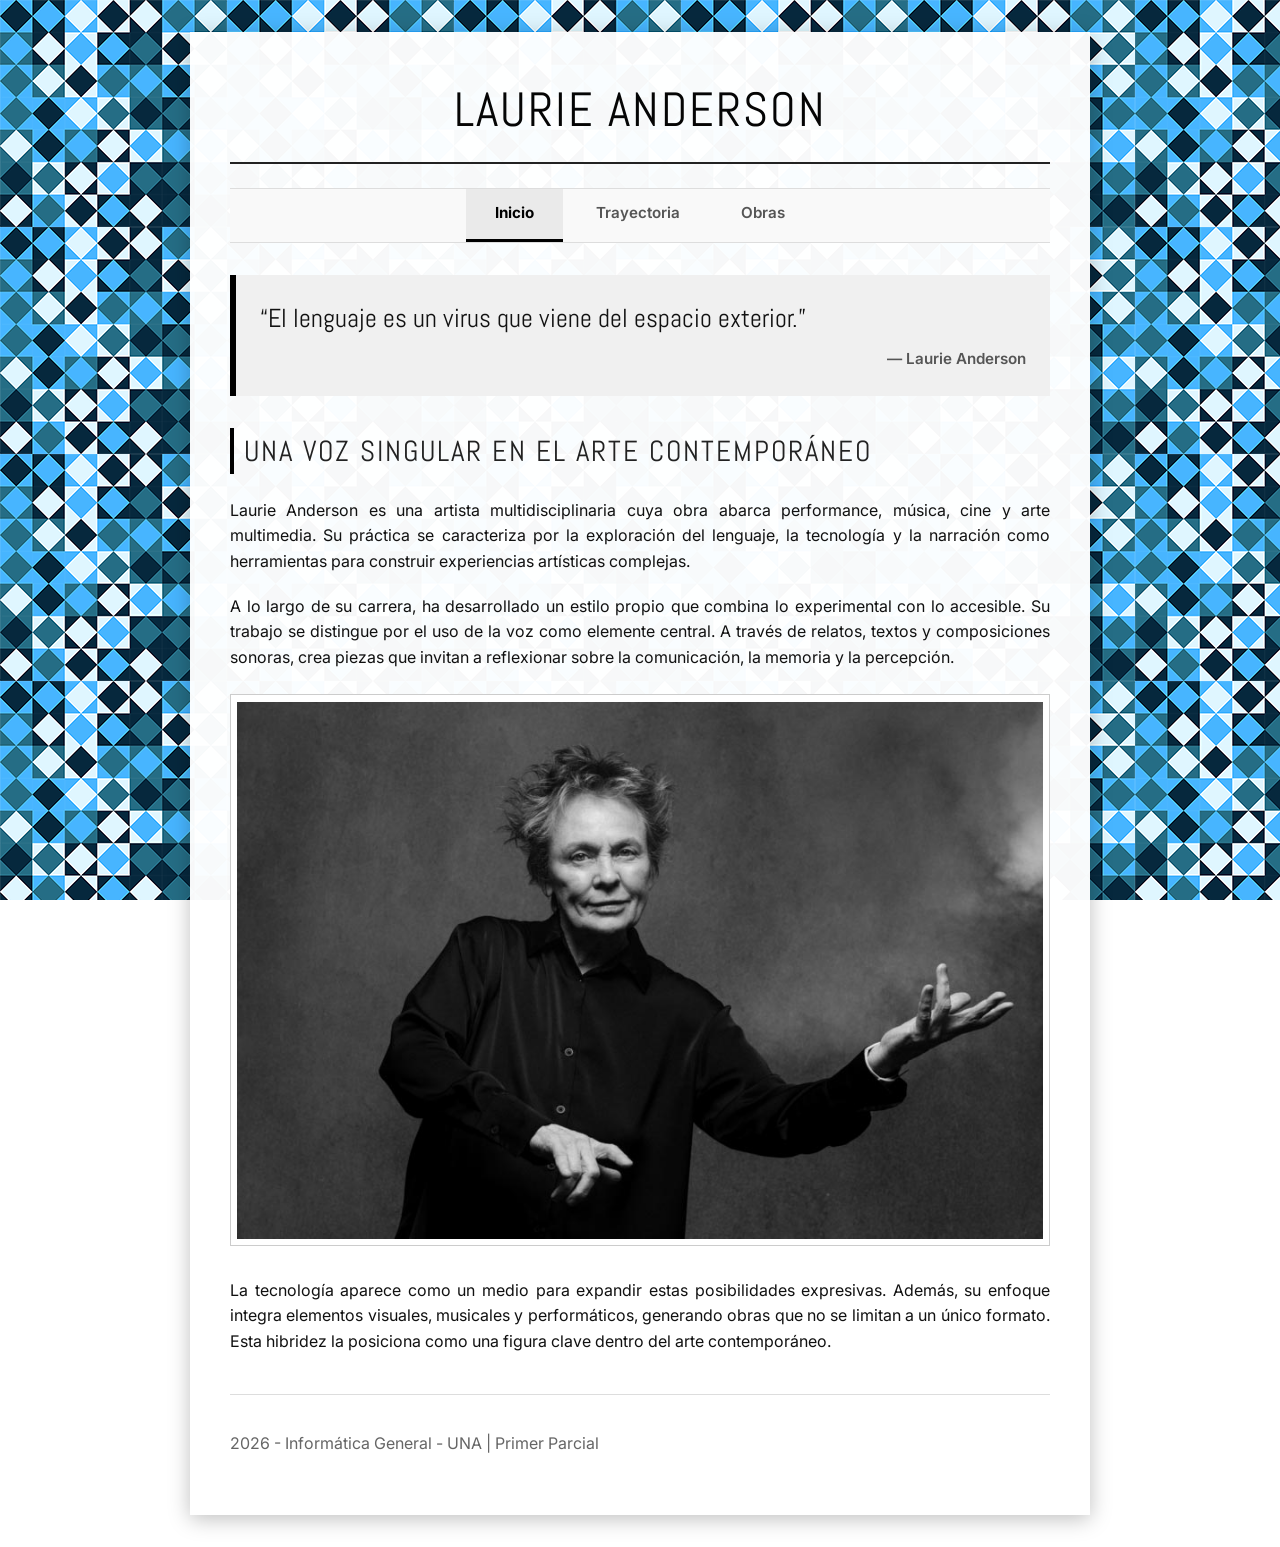
==== index.html @ 4ee71a22 "Estructura Inicial Index de pagina" ====
<!DOCTYPE html>
<html lang="es">
<head>
    <meta charset="UTF-8">
    <meta name="viewport" content="width=device-width, initial-scale=1.0">
    <title>Laurie Anderson | Inicio</title>
    <link rel="preconnect" href="https://fonts.googleapis.com">
    <link rel="preconnect" href="https://fonts.gstatic.com" crossorigin>
    <link href="https://fonts.googleapis.com/css2?family=Abel&family=Inter:wght@400;600&display=swap" rel="stylesheet">
    <link rel="stylesheet" href="css/estilos.css">
</head> 
<body>
    <div class="contenedor-principal">
        <header>
            <h1>Laurie Anderson</h1>
            <nav>
                <ul class="menu-horizontal">
                    <li><a href="index.html" class="enlace-nav activo">Inicio</a></li>
                    <li><a href="trayectoria.html" class="enlace-nav">Trayectoria</a></li>
                    <li><a href="obras.html" class="enlace-nav">Obras</a></li>
                </ul>
            </nav>
        </header>

        <main> 
            <section class="seccion-hero">
                <blockquote class="texto-destacado">
                    “El lenguaje es un virus que viene del espacio exterior.” 
                    <span class="autor">— Laurie Anderson</span>
                </blockquote>
                
                <section class="bloque-perfil">
                    <div class="columna-texto">
                        <h2>Una voz singular en el arte contemporáneo</h2>
                        <p>Laurie Anderson es una artista multidisciplinaria cuya obra abarca performance, música, cine y arte multimedia. Su práctica se caracteriza por la exploración del lenguaje, la tecnología y la narración como herramientas para construir experiencias artísticas complejas.</p>
                        <p>A lo largo de su carrera, ha desarrollado un estilo propio que combina lo experimental con lo accesible. Su trabajo se distingue por el uso de la voz como elemente central. A través de relatos, textos y composiciones sonoras, crea piezas que invitan a reflexionar sobre la comunicación, la memoria y la percepción.</p>
                    </div>
                    <div class="columna-imagen">
                        <img src="img/anderson1.jpg" alt="Retrato de Laurie Anderson" class="imagen-artista">
                    </div>
                </section>

                <section class="bloque-introduccion">
                    <p>La tecnología aparece como un medio para expandir estas posibilidades expresivas. Además, su enfoque integra elementos visuales, musicales y performáticos, generando obras que no se limitan a un único formato. Esta hibridez la posiciona como una figura clave dentro del arte contemporáneo.</p>
                </section>
            </section>
        </main>

        <footer>
            <p> 2026 - Informática General - UNA | Primer Parcial</p>
        </footer>
    </div>
</body>
</html>
---- css/estilos.css ----
/* CONFIGURACIÓN GENERAL Y IMAGEN DE FONDO */
* {
    box-shadow: none;
    box-sizing: border-box;
}

body {
    /* Base de rem */
    font-size: 100%; 
    font-family: 'Inter', sans-serif;
    line-height: 1.6;
    margin: 0;
    padding: 0;
   /*Imagen geométrica aplicada como fondo en las tres páginas */
    background-image: url('../img/fondo.png');
    background-repeat: repeat;
    background-attachment: fixed;
    color: #111111;
}

/* Elemento de bloque contenedor */
.contenedor-principal {
    max-width: 900px; 
    width: 95%; /* Proporciona margen fluido en pantallas más chicas */
    margin: 2rem auto;
    background-color: rgba(255, 255, 255, 0.97); /* contraste y legibilidad sobre el fondo */
    padding: 2.5rem;
    box-shadow: 0 4px 20px rgba(0, 0, 0, 0.25);
}

/* ==========================================
   TIPOGRAFÍA */
h1, h2, h3 {
    font-family: 'Abel', sans-serif;
    font-weight: normal; /* Abel es una fuente tipográfica esbelta de un solo peso */
    color: #050505;
    margin-top: 0;
    text-transform: uppercase;
    letter-spacing: 2px;
}

h1 {
    font-size: 3rem;
    text-align: center;
    border-bottom: 2px solid #222;
    padding-bottom: 0.8rem;
    margin-bottom: 0;
}

h2 {
    font-size: 1.8rem;
    margin-top: 2rem;
    color: #222;
    border-left: 4px solid #000;
    padding-left: 0.6rem;
}

p {
    font-size: 1rem; /* Equivalente a 16px */
    margin-bottom: 1.2rem;
    text-align: justify;
}

/*
   MENÚ DE NAVEGACIÓN */
.menu-horizontal {
    list-style: none;
    padding: 0;
    margin: 1.5rem 0 2rem 0;
    text-align: center;
    border-top: 1px solid #ddd;
    border-bottom: 1px solid #ddd;
    background-color: #f9f9f9;
}

.menu-horizontal li {
    display: inline-block;
}

.enlace-nav {
    display: block;
    padding: 0.8rem 1.8rem;
    color: #555;
    text-decoration: none;
    font-weight: 600;
    font-size: 0.95rem;
    transition: all 0.3s ease;
}

/* Estilos de los links */
.enlace-nav:hover {
    color: #000;
    background-color: #eee;
}

.enlace-nav:active {
    background-color: #ddd;
}

.enlace-nav.activo {
    color: #000;
    font-weight: bold;
    border-bottom: 3px solid #000;
    background-color: #eaeaea;
}

/* DISEÑO DE BLOQUES TEXTO Y COMPONENTES
*/
.seccion-hero {
    margin-bottom: 2rem;
}

.texto-destacado {
    font-family: 'Abel', sans-serif;
    font-size: 1.6rem;
    background-color: #f0f0f0;
    border-left: 6px solid #000;
    margin: 2rem 0;
    padding: 1.5rem;
    color: #111;
}

.texto-destacado .autor {
    display: block;
    font-family: 'Inter', sans-serif;
    font-size: 0.95rem;
    text-align: right;
    font-weight: 600;
    margin-top: 0.5rem;
    color: #555;
}

/*  porcentajes y rem */
.bloque-perfil {
    display: block;
    margin-bottom: 1.5rem;
}

.columna-texto {
    width: 100%;
    margin-bottom: 1.5rem;
}

.columna-imagen {
    width: 100%;
    text-align: center;
    margin-bottom: 1.5rem;
}

/* Fotos*/
.imagen-artista {
    max-width: 100%;
    height: auto;
    border: 1px solid #ccc;
    padding: 0.4rem;
    background-color: #fff;
}

/* Estructura para la galería de imágenes */
.galeria-imagenes {
    margin: 2rem 0;
    text-align: center;
}

.galeria-imagenes .imagen-artista {
    width: 48%;
    display: inline-block;
    margin: 1%;
    vertical-align: top;
}

/* Organización de las listas */
.contenedor-listas {
    margin: 2rem 0;
}

.caja-lista {
    width: 48%;
    display: inline-block;
    vertical-align: top;
    background-color: #fcfcfc;
    padding: 1.5rem;
    border: 1px solid #eee;
}

.caja-lista:last-child {
    margin-left: 3%;
}

.lista-ul, .lista-ol {
    padding-left: 1.5rem;
    font-size: 1rem;
}

.lista-ul li, .lista-ol li {
    margin-bottom: 0.6rem;
}

.resaltado {
    font-weight: 600;
    background-color: #e6e6e6;
    padding: 0.1rem 0.3rem;
}

.bloque-tecnologia {
    background-color: #f7f7f7;
    padding: 1.5rem;
    margin-top: 2rem;
    border-top: 1px dashed #ccc;
}

/*  VIDEO INCRUSTADO (YOUTUBE)   */
.seccion-video {
    margin: 2rem 0;
}

.reproductor-responsivo {
    position: relative;
    padding-bottom: 55%; /* Aspecto 16:9 */
    height: 0;
    overflow: hidden;
    margin-top: 1rem;
    border: 1px solid #000;
}

.reproductor-responsivo iframe {
    position: absolute;
    top: 0;
    left: 0;
    width: 100%;
    height: 100%;
}

/* CONTACTO Y PIE DE PÁGINA
*/
.caja-contacto {
    margin-top: 2rem;
    background-color: #111;
    color: #fff;
    padding: 2rem;
    text-align: center;
}

.caja-contacto h2 {
    color: #fff;
    border: none;
    margin-bottom: 0.5rem;
}

.link-correo {
    color: #bbb;
    text-decoration: none;
    font-weight: 600;
}

.link-correo:hover {
    color: #fff;
    text-decoration: underline;
}

footer {
    margin-top: 2.5rem;
    border-top: 1px solid #ddd;
    padding-top: 1.2rem;
    text-align: center;
    font-size: 0.85rem;
    color: #666;
}
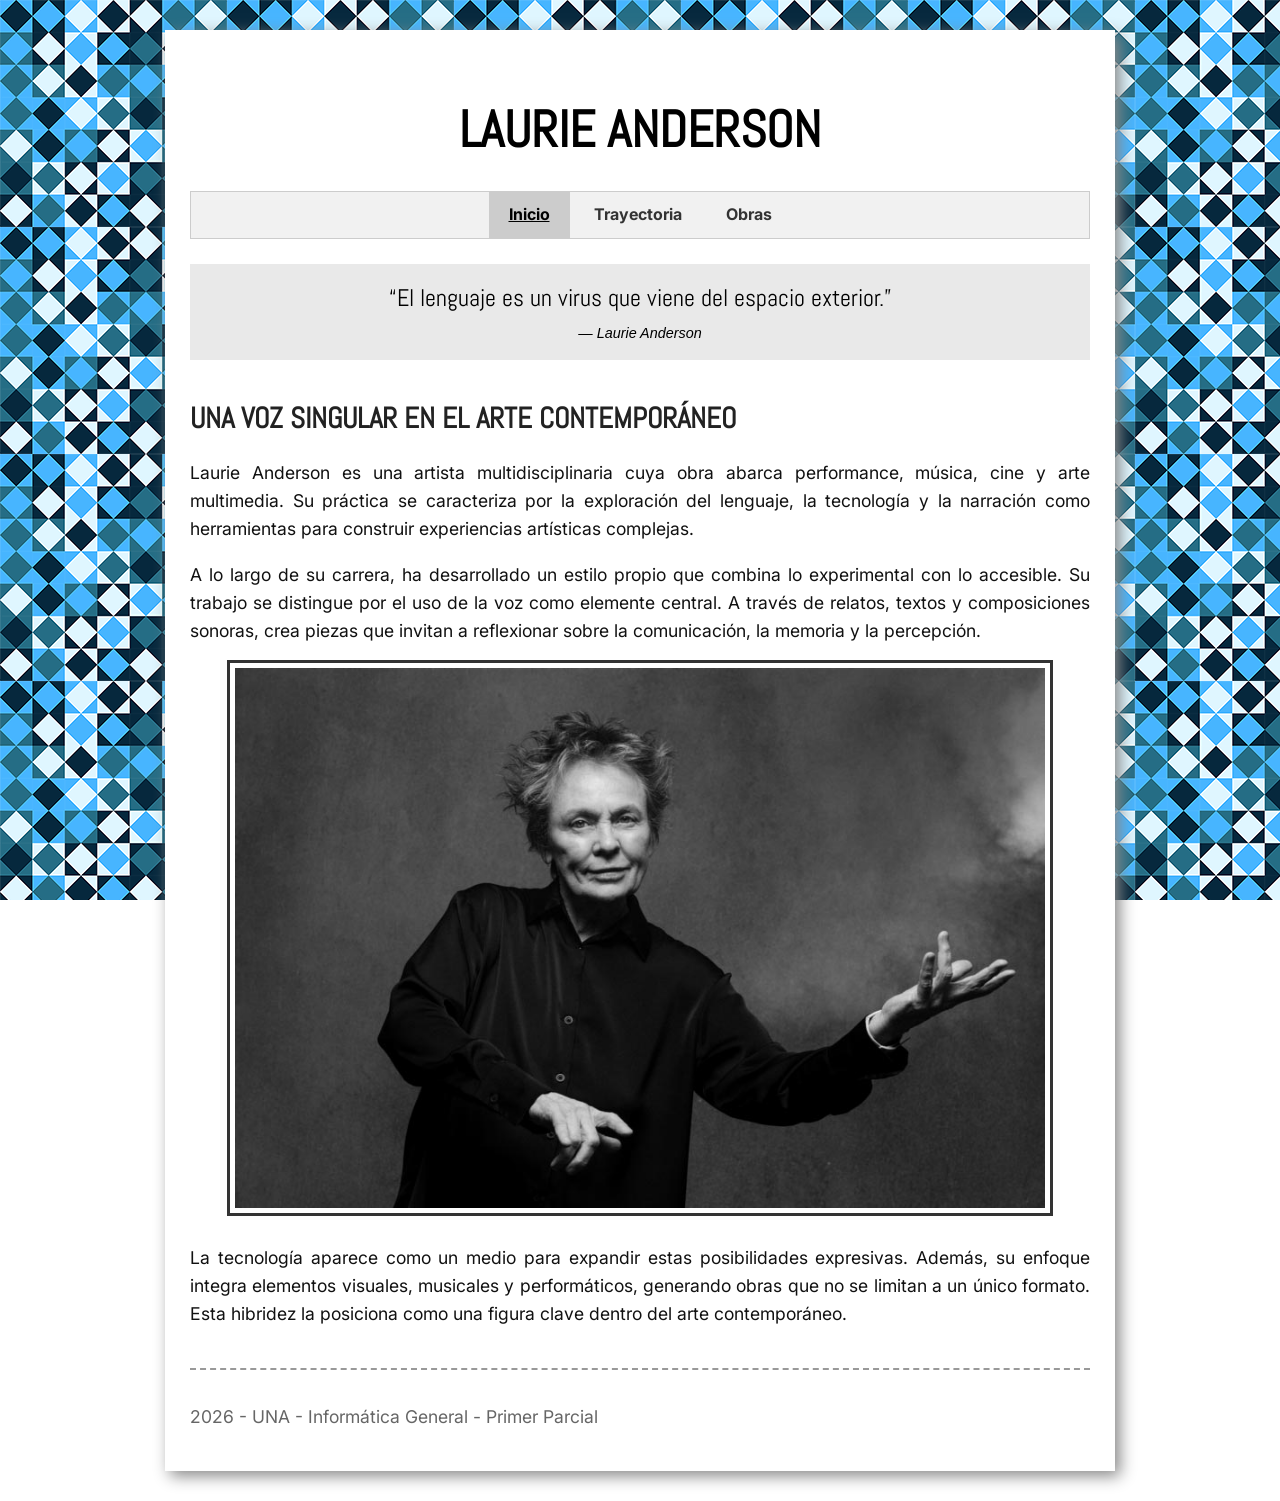
==== commit 0cc5b50b: "Ajuste en footer" ====
--- a/index.html
+++ b/index.html
@@ -47,7 +47,7 @@
         </main>
 
         <footer>
-            <p> 2026 - Informática General - UNA | Primer Parcial</p>
+            <p> 2026 - UNA - Informática General - Primer Parcial </p>
         </footer>
     </div>
 </body>
--- a/css/estilos.css
+++ b/css/estilos.css
@@ -1,76 +1,66 @@
-/* CONFIGURACIÓN GENERAL Y IMAGEN DE FONDO */
-* {
-    box-shadow: none;
-    box-sizing: border-box;
-}
-
+/* fondo de pagina y configuracion - */
 body {
-    /* Base de rem */
-    font-size: 100%; 
+    font-size: 16px; 
     font-family: 'Inter', sans-serif;
     line-height: 1.6;
     margin: 0;
     padding: 0;
-   /*Imagen geométrica aplicada como fondo en las tres páginas */
     background-image: url('../img/fondo.png');
     background-repeat: repeat;
     background-attachment: fixed;
     color: #111111;
 }
 
-/* Elemento de bloque contenedor */
+/* bloque contenedor  */
 .contenedor-principal {
     max-width: 900px; 
-    width: 95%; /* Proporciona margen fluido en pantallas más chicas */
-    margin: 2rem auto;
-    background-color: rgba(255, 255, 255, 0.97); /* contraste y legibilidad sobre el fondo */
-    padding: 2.5rem;
-    box-shadow: 0 4px 20px rgba(0, 0, 0, 0.25);
-}
-
-/* ==========================================
-   TIPOGRAFÍA */
-h1, h2, h3 {
+    width: 95%; 
+    margin: 30px auto; 
+    background-color: #ffffff; 
+    padding: 25px; 
+    box-shadow: 5px 5px 15px #888888; 
+}
+
+/* estilos de los titulos - Separados  */
+h1 {
+    font-family: 'Abel', sans-serif; /* Tipografía obligatoria */
+    font-size: 3.2rem;
+    text-align: center;
+    color: #000000;
+    margin-bottom: 20px;
+    text-transform: uppercase;
+}
+
+h2 {
     font-family: 'Abel', sans-serif;
-    font-weight: normal; /* Abel es una fuente tipográfica esbelta de un solo peso */
-    color: #050505;
-    margin-top: 0;
+    font-size: 1.8rem;
+    margin-top: 35px;
+    margin-bottom: 15px;
+    color: #222222;
     text-transform: uppercase;
-    letter-spacing: 2px;
-}
-
-h1 {
-    font-size: 3rem;
-    text-align: center;
-    border-bottom: 2px solid #222;
-    padding-bottom: 0.8rem;
-    margin-bottom: 0;
-}
-
-h2 {
-    font-size: 1.8rem;
-    margin-top: 2rem;
-    color: #222;
-    border-left: 4px solid #000;
-    padding-left: 0.6rem;
+    
+}
+
+h3 {
+    font-family: 'Abel', sans-serif;
+    font-size: 1.4rem;
+    color: #333333;
 }
 
 p {
-    font-size: 1rem; /* Equivalente a 16px */
-    margin-bottom: 1.2rem;
-    text-align: justify;
-}
-
-/*
-   MENÚ DE NAVEGACIÓN */
+    font-size: 1.1rem; 
+    margin-bottom: 15px;
+    text-align: justify; /* descubrí el justify */
+}
+
+/* menu de navegacion */
 .menu-horizontal {
     list-style: none;
     padding: 0;
-    margin: 1.5rem 0 2rem 0;
-    text-align: center;
-    border-top: 1px solid #ddd;
-    border-bottom: 1px solid #ddd;
-    background-color: #f9f9f9;
+    margin: 20px 0px;
+    text-align: center;
+    background-color: #f1f1f1;
+    border: 1px solid #cccccc; 
 }
 
 .menu-horizontal li {
@@ -79,190 +69,193 @@
 
 .enlace-nav {
     display: block;
-    padding: 0.8rem 1.8rem;
-    color: #555;
+    padding: 10px 20px; 
+    color: blue; 
     text-decoration: none;
-    font-weight: 600;
-    font-size: 0.95rem;
-    transition: all 0.3s ease;
-}
-
-/* Estilos de los links */
+    font-weight: bold;
+    font-size: 1rem;
+}
+
+/* links */
+.enlace-nav:link {
+    color: #333333;
+}
+
+.enlace-nav:visited {
+    color: #555555;
+}
+
 .enlace-nav:hover {
-    color: #000;
-    background-color: #eee;
+    color: #ffffff;
+    background-color: #000000;  
 }
 
 .enlace-nav:active {
-    background-color: #ddd;
-}
-
+    background-color: #555555;
+}
+
+/* Enlaces */
 .enlace-nav.activo {
-    color: #000;
-    font-weight: bold;
-    border-bottom: 3px solid #000;
-    background-color: #eaeaea;
-}
-
-/* DISEÑO DE BLOQUES TEXTO Y COMPONENTES
-*/
+    color: #000000;
+    background-color: #cccccc;
+    text-decoration: underline;
+}
+
+
 .seccion-hero {
-    margin-bottom: 2rem;
+    margin-bottom: 30px;
 }
 
 .texto-destacado {
     font-family: 'Abel', sans-serif;
-    font-size: 1.6rem;
-    background-color: #f0f0f0;
-    border-left: 6px solid #000;
-    margin: 2rem 0;
-    padding: 1.5rem;
-    color: #111;
+    font-size: 1.5rem;
+    background-color: #e9e9e9;
+    margin: 25px 0px;
+    padding: 15px; 
+    color: #000000;
+    text-align: center; 
+    /* Centrado */
 }
 
 .texto-destacado .autor {
     display: block;
     font-family: 'Inter', sans-serif;
-    font-size: 0.95rem;
-    text-align: right;
-    font-weight: 600;
-    margin-top: 0.5rem;
-    color: #555;
-}
-
-/*  porcentajes y rem */
+    font-size: 0.9rem;
+    font-style: italic; 
+    margin-top: 5px;
+}
+
+/* Bloques de imagen y texto  */
 .bloque-perfil {
-    display: block;
-    margin-bottom: 1.5rem;
+    width: 100%;
+    margin-bottom: 20px;
 }
 
 .columna-texto {
     width: 100%;
-    margin-bottom: 1.5rem;
+    margin-bottom: 15px;
 }
 
 .columna-imagen {
     width: 100%;
     text-align: center;
-    margin-bottom: 1.5rem;
-}
-
-/* Fotos*/
+    margin-bottom: 15px;
+}
+
+
+/* imagenes generales con borde simple */
+
 .imagen-artista {
-    max-width: 100%;
+    max-width: 90%; 
     height: auto;
-    border: 1px solid #ccc;
-    padding: 0.4rem;
-    background-color: #fff;
-}
-
-/* Estructura para la galería de imágenes */
+    border: 3px solid #333333; 
+    padding: 5px;
+}
+
+/* galeria en la pagina */
 .galeria-imagenes {
-    margin: 2rem 0;
+    margin: 30px 0px;
     text-align: center;
 }
 
 .galeria-imagenes .imagen-artista {
-    width: 48%;
+    width: 45%; 
     display: inline-block;
-    margin: 1%;
-    vertical-align: top;
-}
-
-/* Organización de las listas */
+    margin: 2%; 
+}
+
+/* listas en paralelo */
 .contenedor-listas {
-    margin: 2rem 0;
-}
-
+    margin: 25px 0px;
+    text-align: center;
+
+}
+    /* Texto y margen dentro de la caja */
 .caja-lista {
-    width: 48%;
+    width: 45%; 
     display: inline-block;
     vertical-align: top;
-    background-color: #fcfcfc;
-    padding: 1.5rem;
-    border: 1px solid #eee;
-}
-
-.caja-lista:last-child {
-    margin-left: 3%;
+    background-color: #f9f9f9;
+    padding: 15px; 
+    border: 1px solid #cccccc;
+    text-align: left; 
+    margin: 1%; 
 }
 
 .lista-ul, .lista-ol {
-    padding-left: 1.5rem;
+    padding-left: 20px;
     font-size: 1rem;
 }
 
 .lista-ul li, .lista-ol li {
-    margin-bottom: 0.6rem;
+    margin-bottom: 8px; 
 }
 
 .resaltado {
-    font-weight: 600;
-    background-color: #e6e6e6;
-    padding: 0.1rem 0.3rem;
+    font-weight: bold;
+    background-color: yellow;
 }
 
 .bloque-tecnologia {
-    background-color: #f7f7f7;
-    padding: 1.5rem;
-    margin-top: 2rem;
-    border-top: 1px dashed #ccc;
-}
-
-/*  VIDEO INCRUSTADO (YOUTUBE)   */
+    background-color: #eaeaea;
+    padding: 15px; 
+    margin-top: 30px;
+    border: 1px solid #999999;
+}
+
+/* seccion video */
 .seccion-video {
-    margin: 2rem 0;
-}
+    margin: 35px 0px;
+    text-align: center;
+}
+
 
 .reproductor-responsivo {
-    position: relative;
-    padding-bottom: 55%; /* Aspecto 16:9 */
-    height: 0;
-    overflow: hidden;
-    margin-top: 1rem;
-    border: 1px solid #000;
-}
-
+    margin-top: 15px; 
+}
+
+
+ /* Ancho estándar de YouTube */
+/* Alto fijo en px */
 .reproductor-responsivo iframe {
-    position: absolute;
-    top: 0;
-    left: 0;
-    width: 100%;
-    height: 100%;
-}
-
-/* CONTACTO Y PIE DE PÁGINA
-*/
+    width: 100%; 
+    max-width: 560px; 
+    height: 315px; 
+}
+
+/* seccion de contacto y footer */
 .caja-contacto {
-    margin-top: 2rem;
-    background-color: #111;
-    color: #fff;
-    padding: 2rem;
-    text-align: center;
-}
-
+    margin-top: 35px; 
+    background-color: #333333; 
+    color: #ffffff;
+    padding: 25px; 
+    text-align: center;
+}
+
+/* estilos para el contacto */
 .caja-contacto h2 {
-    color: #fff;
-    border: none;
-    margin-bottom: 0.5rem;
-}
-
+    color: #ffffff;
+    margin-bottom: 10px; 
+}
+
+
+/* Estilos para el enlace de correo electrónico */
 .link-correo {
-    color: #bbb;
-    text-decoration: none;
-    font-weight: 600;
+    color: #ffcc00; 
+    text-decoration: underline;
 }
 
 .link-correo:hover {
-    color: #fff;
-    text-decoration: underline;
-}
-
+    color: #ffffff;
+}
+
+
+/* Estilos para el footer */
 footer {
-    margin-top: 2.5rem;
-    border-top: 1px solid #ddd;
-    padding-top: 1.2rem;
-    text-align: center;
-    font-size: 0.85rem;
-    color: #666;
+    margin-top: 40px; 
+    border-top: 2px dashed #999999; 
+    padding-top: 15px; 
+    text-align: center;
+    font-size: 0.9rem;
+    color: #666666;
 }
